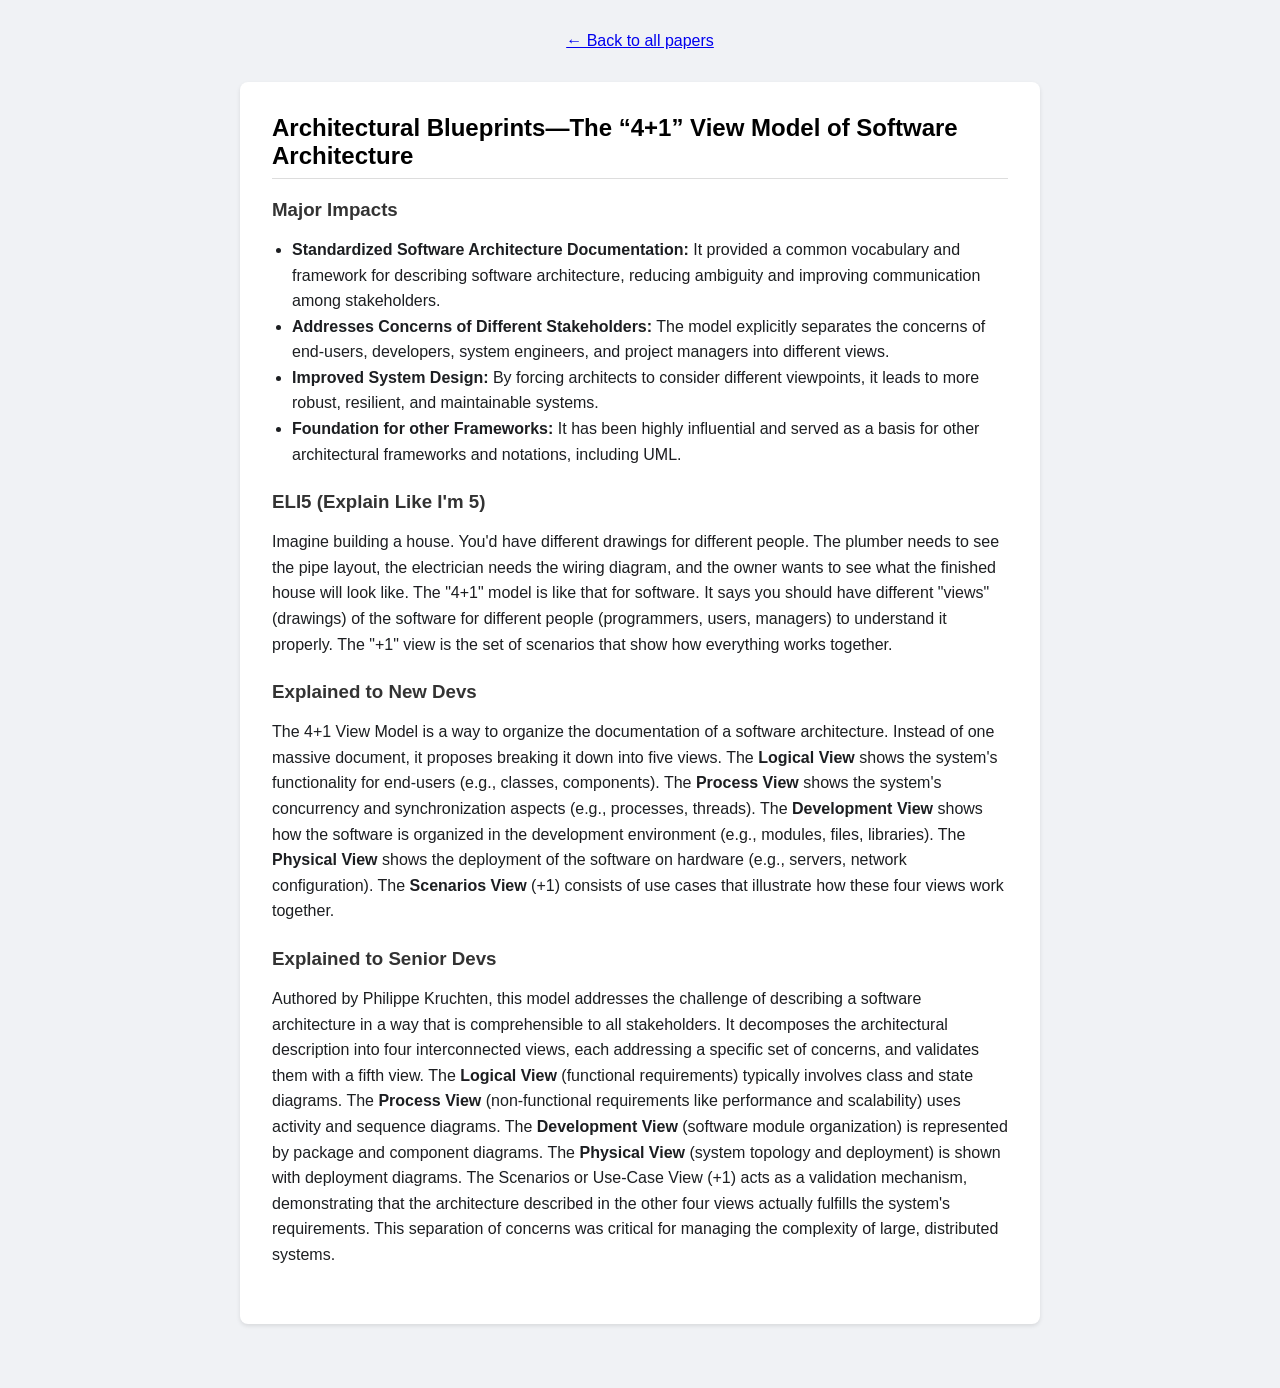
==== 4+1-view-model.html @ 8c814bdb "feat: Create initial version of paper explainer site - Add homepage with filtering tags. - Create ex" ====
<!DOCTYPE html>
<html lang="en">
<head>
    <meta charset="UTF-8">
    <meta name="viewport" content="width=device-width, initial-scale=1.0">
    <title>4+1 View Model - Paper Explained</title>
    <style>
        body {
            font-family: -apple-system, BlinkMacSystemFont, "Segoe UI", Roboto, Helvetica, Arial, sans-serif;
            background-color: #f0f2f5;
            margin: 0;
            padding: 2rem;
            color: #1c1e21;
        }
        .container {
            max-width: 800px;
            margin: 0 auto;
        }
        h1 {
            text-align: center;
            color: #000;
        }
        .paper {
            background-color: #fff;
            border-radius: 8px;
            padding: 2rem;
            margin-bottom: 2rem;
            box-shadow: 0 2px 4px rgba(0,0,0,0.1);
        }
        h2 {
            color: #000;
            border-bottom: 1px solid #ddd;
            padding-bottom: 0.5rem;
            margin-top: 0;
        }
        h3 {
            color: #333;
        }
        p, ul {
            line-height: 1.6;
        }
        ul {
            padding-left: 20px;
        }
        .section {
            margin-bottom: 1.5rem;
        }
        .section-title {
            font-weight: bold;
            margin-bottom: 0.5rem;
        }
        .back-link {
            display: block;
            margin-bottom: 2rem;
            text-align: center;
        }
    </style>
</head>
<body>
    <div class="container">
        <a href="index.html" class="back-link">&larr; Back to all papers</a>
        <div class="paper">
            <h2>Architectural Blueprints—The “4+1” View Model of Software Architecture</h2>
            <div class="section">
                <h3 class="section-title">Major Impacts</h3>
                <ul>
                    <li><b>Standardized Software Architecture Documentation:</b> It provided a common vocabulary and framework for describing software architecture, reducing ambiguity and improving communication among stakeholders.</li>
                    <li><b>Addresses Concerns of Different Stakeholders:</b> The model explicitly separates the concerns of end-users, developers, system engineers, and project managers into different views.</li>
                    <li><b>Improved System Design:</b> By forcing architects to consider different viewpoints, it leads to more robust, resilient, and maintainable systems.</li>
                    <li><b>Foundation for other Frameworks:</b> It has been highly influential and served as a basis for other architectural frameworks and notations, including UML.</li>
                </ul>
            </div>
            <div class="section">
                <h3 class="section-title">ELI5 (Explain Like I'm 5)</h3>
                <p>Imagine building a house. You'd have different drawings for different people. The plumber needs to see the pipe layout, the electrician needs the wiring diagram, and the owner wants to see what the finished house will look like. The "4+1" model is like that for software. It says you should have different "views" (drawings) of the software for different people (programmers, users, managers) to understand it properly. The "+1" view is the set of scenarios that show how everything works together.</p>
            </div>
            <div class="section">
                <h3 class="section-title">Explained to New Devs</h3>
                <p>The 4+1 View Model is a way to organize the documentation of a software architecture. Instead of one massive document, it proposes breaking it down into five views. The <b>Logical View</b> shows the system's functionality for end-users (e.g., classes, components). The <b>Process View</b> shows the system's concurrency and synchronization aspects (e.g., processes, threads). The <b>Development View</b> shows how the software is organized in the development environment (e.g., modules, files, libraries). The <b>Physical View</b> shows the deployment of the software on hardware (e.g., servers, network configuration). The <b>Scenarios View</b> (+1) consists of use cases that illustrate how these four views work together.</p>
            </div>
            <div class="section">
                <h3 class="section-title">Explained to Senior Devs</h3>
                <p>Authored by Philippe Kruchten, this model addresses the challenge of describing a software architecture in a way that is comprehensible to all stakeholders. It decomposes the architectural description into four interconnected views, each addressing a specific set of concerns, and validates them with a fifth view. The <b>Logical View</b> (functional requirements) typically involves class and state diagrams. The <b>Process View</b> (non-functional requirements like performance and scalability) uses activity and sequence diagrams. The <b>Development View</b> (software module organization) is represented by package and component diagrams. The <b>Physical View</b> (system topology and deployment) is shown with deployment diagrams. The Scenarios or Use-Case View (+1) acts as a validation mechanism, demonstrating that the architecture described in the other four views actually fulfills the system's requirements. This separation of concerns was critical for managing the complexity of large, distributed systems.</p>
            </div>
        </div>
    </div>
</body>
</html>
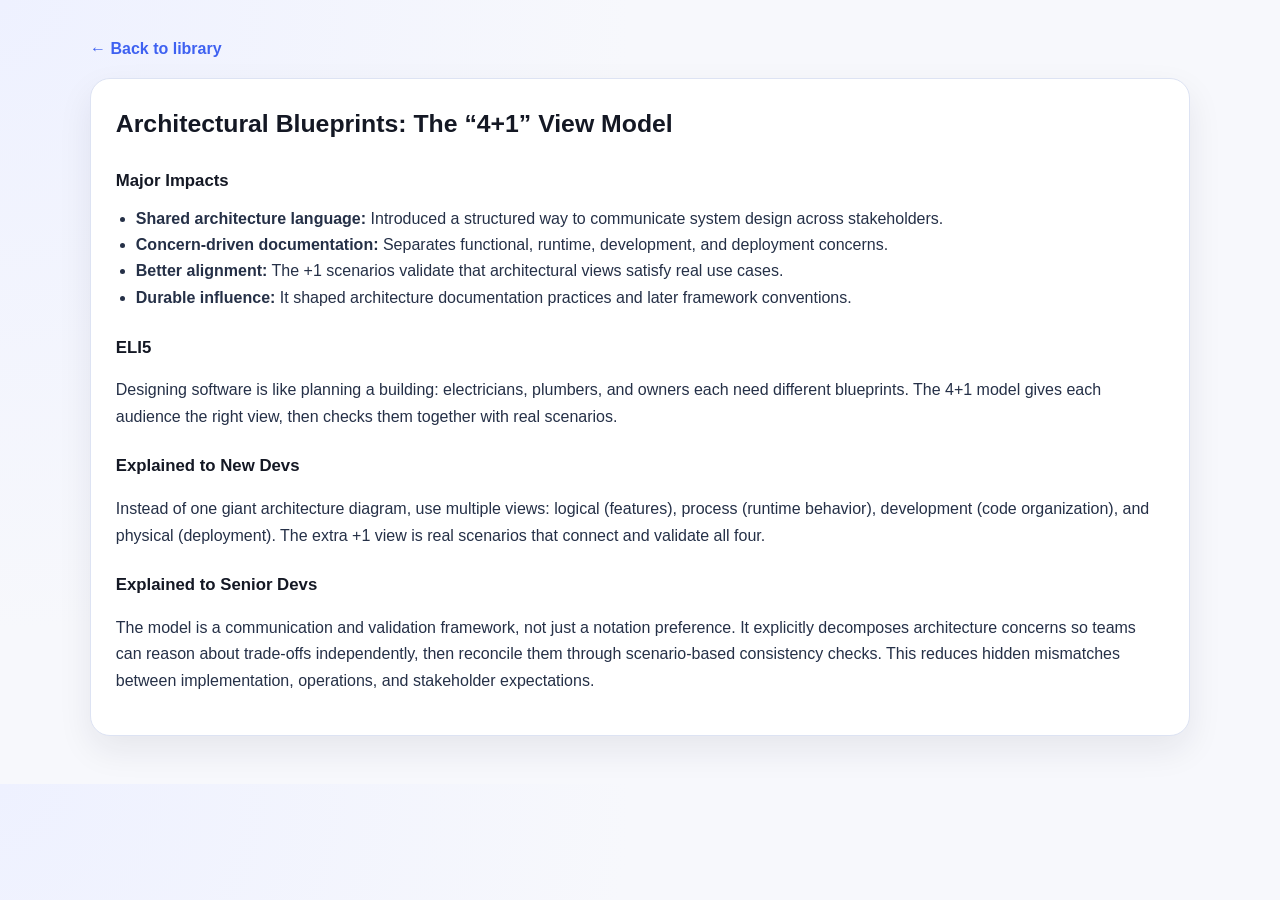
==== commit 33bf4e3b: "feat: add XAI maintenance paper and shared site styling Move page-specific styling into shared asset" ====
--- a/4+1-view-model.html
+++ b/4+1-view-model.html
@@ -1,88 +1,42 @@
 <!DOCTYPE html>
 <html lang="en">
 <head>
-    <meta charset="UTF-8">
-    <meta name="viewport" content="width=device-width, initial-scale=1.0">
-    <title>4+1 View Model - Paper Explained</title>
-    <style>
-        body {
-            font-family: -apple-system, BlinkMacSystemFont, "Segoe UI", Roboto, Helvetica, Arial, sans-serif;
-            background-color: #f0f2f5;
-            margin: 0;
-            padding: 2rem;
-            color: #1c1e21;
-        }
-        .container {
-            max-width: 800px;
-            margin: 0 auto;
-        }
-        h1 {
-            text-align: center;
-            color: #000;
-        }
-        .paper {
-            background-color: #fff;
-            border-radius: 8px;
-            padding: 2rem;
-            margin-bottom: 2rem;
-            box-shadow: 0 2px 4px rgba(0,0,0,0.1);
-        }
-        h2 {
-            color: #000;
-            border-bottom: 1px solid #ddd;
-            padding-bottom: 0.5rem;
-            margin-top: 0;
-        }
-        h3 {
-            color: #333;
-        }
-        p, ul {
-            line-height: 1.6;
-        }
-        ul {
-            padding-left: 20px;
-        }
-        .section {
-            margin-bottom: 1.5rem;
-        }
-        .section-title {
-            font-weight: bold;
-            margin-bottom: 0.5rem;
-        }
-        .back-link {
-            display: block;
-            margin-bottom: 2rem;
-            text-align: center;
-        }
-    </style>
+  <meta charset="UTF-8">
+  <meta name="viewport" content="width=device-width, initial-scale=1.0">
+  <title>4+1 View Model - Paper Explained</title>
+  <link rel="stylesheet" href="styles.css">
 </head>
 <body>
-    <div class="container">
-        <a href="index.html" class="back-link">&larr; Back to all papers</a>
-        <div class="paper">
-            <h2>Architectural Blueprints—The “4+1” View Model of Software Architecture</h2>
-            <div class="section">
-                <h3 class="section-title">Major Impacts</h3>
-                <ul>
-                    <li><b>Standardized Software Architecture Documentation:</b> It provided a common vocabulary and framework for describing software architecture, reducing ambiguity and improving communication among stakeholders.</li>
-                    <li><b>Addresses Concerns of Different Stakeholders:</b> The model explicitly separates the concerns of end-users, developers, system engineers, and project managers into different views.</li>
-                    <li><b>Improved System Design:</b> By forcing architects to consider different viewpoints, it leads to more robust, resilient, and maintainable systems.</li>
-                    <li><b>Foundation for other Frameworks:</b> It has been highly influential and served as a basis for other architectural frameworks and notations, including UML.</li>
-                </ul>
-            </div>
-            <div class="section">
-                <h3 class="section-title">ELI5 (Explain Like I'm 5)</h3>
-                <p>Imagine building a house. You'd have different drawings for different people. The plumber needs to see the pipe layout, the electrician needs the wiring diagram, and the owner wants to see what the finished house will look like. The "4+1" model is like that for software. It says you should have different "views" (drawings) of the software for different people (programmers, users, managers) to understand it properly. The "+1" view is the set of scenarios that show how everything works together.</p>
-            </div>
-            <div class="section">
-                <h3 class="section-title">Explained to New Devs</h3>
-                <p>The 4+1 View Model is a way to organize the documentation of a software architecture. Instead of one massive document, it proposes breaking it down into five views. The <b>Logical View</b> shows the system's functionality for end-users (e.g., classes, components). The <b>Process View</b> shows the system's concurrency and synchronization aspects (e.g., processes, threads). The <b>Development View</b> shows how the software is organized in the development environment (e.g., modules, files, libraries). The <b>Physical View</b> shows the deployment of the software on hardware (e.g., servers, network configuration). The <b>Scenarios View</b> (+1) consists of use cases that illustrate how these four views work together.</p>
-            </div>
-            <div class="section">
-                <h3 class="section-title">Explained to Senior Devs</h3>
-                <p>Authored by Philippe Kruchten, this model addresses the challenge of describing a software architecture in a way that is comprehensible to all stakeholders. It decomposes the architectural description into four interconnected views, each addressing a specific set of concerns, and validates them with a fifth view. The <b>Logical View</b> (functional requirements) typically involves class and state diagrams. The <b>Process View</b> (non-functional requirements like performance and scalability) uses activity and sequence diagrams. The <b>Development View</b> (software module organization) is represented by package and component diagrams. The <b>Physical View</b> (system topology and deployment) is shown with deployment diagrams. The Scenarios or Use-Case View (+1) acts as a validation mechanism, demonstrating that the architecture described in the other four views actually fulfills the system's requirements. This separation of concerns was critical for managing the complexity of large, distributed systems.</p>
-            </div>
-        </div>
-    </div>
+  <main class="page">
+    <nav class="paper-nav"><a href="index.html">&larr; Back to library</a></nav>
+    <article class="paper">
+      <h2>Architectural Blueprints: The “4+1” View Model</h2>
+
+      <section class="paper-section">
+        <h3>Major Impacts</h3>
+        <ul>
+          <li><b>Shared architecture language:</b> Introduced a structured way to communicate system design across stakeholders.</li>
+          <li><b>Concern-driven documentation:</b> Separates functional, runtime, development, and deployment concerns.</li>
+          <li><b>Better alignment:</b> The +1 scenarios validate that architectural views satisfy real use cases.</li>
+          <li><b>Durable influence:</b> It shaped architecture documentation practices and later framework conventions.</li>
+        </ul>
+      </section>
+
+      <section class="paper-section">
+        <h3>ELI5</h3>
+        <p>Designing software is like planning a building: electricians, plumbers, and owners each need different blueprints. The 4+1 model gives each audience the right view, then checks them together with real scenarios.</p>
+      </section>
+
+      <section class="paper-section">
+        <h3>Explained to New Devs</h3>
+        <p>Instead of one giant architecture diagram, use multiple views: logical (features), process (runtime behavior), development (code organization), and physical (deployment). The extra +1 view is real scenarios that connect and validate all four.</p>
+      </section>
+
+      <section class="paper-section">
+        <h3>Explained to Senior Devs</h3>
+        <p>The model is a communication and validation framework, not just a notation preference. It explicitly decomposes architecture concerns so teams can reason about trade-offs independently, then reconcile them through scenario-based consistency checks. This reduces hidden mismatches between implementation, operations, and stakeholder expectations.</p>
+      </section>
+    </article>
+  </main>
 </body>
-</html>+</html>
--- a/styles.css
+++ b/styles.css
@@ -0,0 +1,181 @@
+:root {
+  --bg: #f7f8fc;
+  --surface: #ffffff;
+  --surface-muted: #f3f5ff;
+  --text: #141824;
+  --text-muted: #5b6478;
+  --primary: #5b7cfa;
+  --primary-strong: #3e61f1;
+  --border: #dde3f3;
+  --shadow: 0 14px 34px rgba(23, 31, 56, 0.08);
+  --radius-lg: 16px;
+  --radius-md: 12px;
+}
+
+* {
+  box-sizing: border-box;
+}
+
+body {
+  margin: 0;
+  font-family: Inter, -apple-system, BlinkMacSystemFont, "Segoe UI", Roboto, Helvetica, Arial, sans-serif;
+  background: radial-gradient(circle at top left, #eef1ff 0%, var(--bg) 42%);
+  color: var(--text);
+  line-height: 1.65;
+}
+
+.page {
+  width: min(1100px, calc(100% - 2.5rem));
+  margin: 2.25rem auto 3rem;
+}
+
+.hero {
+  background: linear-gradient(135deg, #191f3e, #2f3f74 50%, #4560b8);
+  color: #f6f8ff;
+  border-radius: 22px;
+  padding: 2.25rem 2rem;
+  box-shadow: var(--shadow);
+}
+
+.hero h1 {
+  margin: 0;
+  font-size: clamp(1.9rem, 3vw, 2.6rem);
+}
+
+.hero p {
+  margin: 0.9rem 0 0;
+  max-width: 780px;
+  color: rgba(246, 248, 255, 0.9);
+}
+
+.section-title {
+  font-size: 1.35rem;
+  margin: 1.75rem 0 0.85rem;
+}
+
+.tag-row {
+  margin-top: 1.3rem;
+  display: flex;
+  flex-wrap: wrap;
+  gap: 0.5rem;
+}
+
+.tag {
+  border: 1px solid rgba(255, 255, 255, 0.25);
+  color: #e8eeff;
+  background: rgba(255, 255, 255, 0.09);
+  border-radius: 999px;
+  padding: 0.45rem 0.8rem;
+  font-size: 0.9rem;
+  cursor: pointer;
+  transition: 0.2s ease;
+}
+
+.tag:hover,
+.tag.active {
+  background: #fff;
+  color: #24335f;
+}
+
+.grid {
+  margin-top: 1.2rem;
+  display: grid;
+  grid-template-columns: repeat(auto-fill, minmax(280px, 1fr));
+  gap: 1rem;
+}
+
+.card {
+  display: block;
+  text-decoration: none;
+  background: var(--surface);
+  border: 1px solid var(--border);
+  border-radius: var(--radius-lg);
+  padding: 1.1rem 1.05rem;
+  color: var(--text);
+  box-shadow: 0 8px 20px rgba(22, 28, 47, 0.05);
+  transition: transform 0.2s ease, box-shadow 0.2s ease, border-color 0.2s ease;
+}
+
+.card:hover {
+  transform: translateY(-4px);
+  border-color: #b8c6ef;
+  box-shadow: 0 16px 28px rgba(27, 38, 69, 0.12);
+}
+
+.card h3 {
+  margin: 0 0 0.55rem;
+  font-size: 1.05rem;
+}
+
+.card p {
+  margin: 0;
+  color: var(--text-muted);
+  font-size: 0.95rem;
+}
+
+.meta {
+  margin-top: 0.75rem;
+  display: flex;
+  flex-wrap: wrap;
+  gap: 0.4rem;
+}
+
+.meta span {
+  background: var(--surface-muted);
+  border: 1px solid var(--border);
+  color: #3e4b6b;
+  border-radius: 999px;
+  padding: 0.2rem 0.5rem;
+  font-size: 0.75rem;
+}
+
+.paper-nav {
+  margin-bottom: 1rem;
+}
+
+.paper-nav a {
+  color: var(--primary-strong);
+  text-decoration: none;
+  font-weight: 600;
+}
+
+.paper {
+  background: var(--surface);
+  border: 1px solid var(--border);
+  border-radius: 20px;
+  padding: 1.55rem;
+  box-shadow: var(--shadow);
+}
+
+.paper h2 {
+  margin-top: 0;
+  font-size: 1.55rem;
+}
+
+.paper-section {
+  margin-top: 1.4rem;
+}
+
+.paper-section h3 {
+  margin: 0 0 0.65rem;
+  font-size: 1.05rem;
+}
+
+.paper-section ul {
+  margin: 0;
+  padding-left: 1.25rem;
+}
+
+.paper-section p,
+.paper-section li {
+  color: #253047;
+}
+
+.citation {
+  background: #f8faff;
+  border: 1px solid var(--border);
+  border-radius: var(--radius-md);
+  padding: 0.85rem;
+  color: #42506f;
+  font-size: 0.9rem;
+}
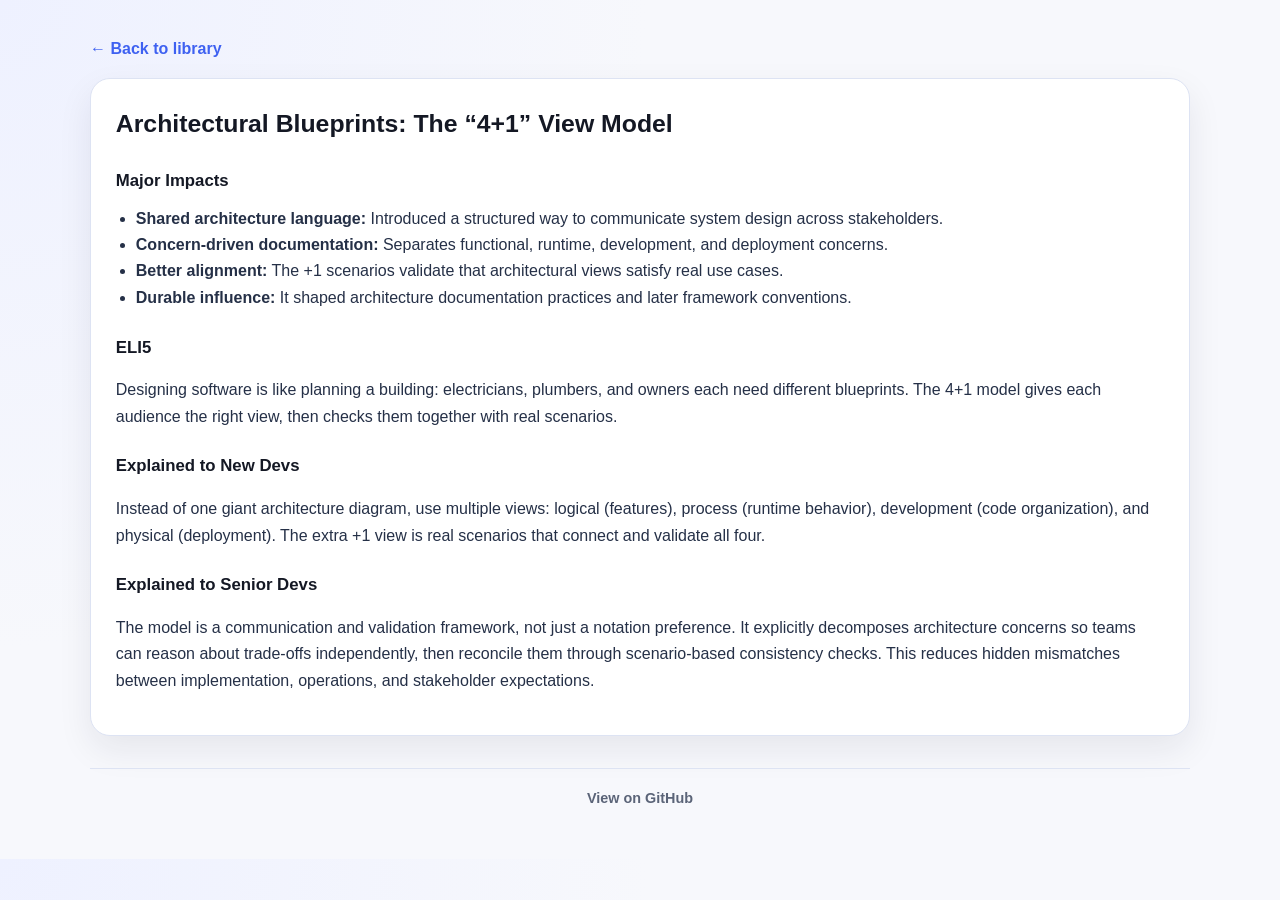
==== commit e3b6f670: "feat: add license, GitHub link, and README Add CC-BY-4.0 LICENSE since the repo is educational/writt" ====
--- a/4+1-view-model.html
+++ b/4+1-view-model.html
@@ -37,6 +37,10 @@
         <p>The model is a communication and validation framework, not just a notation preference. It explicitly decomposes architecture concerns so teams can reason about trade-offs independently, then reconcile them through scenario-based consistency checks. This reduces hidden mismatches between implementation, operations, and stakeholder expectations.</p>
       </section>
     </article>
+
+    <footer class="site-footer">
+      <a href="https://github.com/clarkngo/paper-explained" target="_blank" rel="noopener">View on GitHub</a>
+    </footer>
   </main>
 </body>
 </html>
--- a/styles.css
+++ b/styles.css
@@ -179,3 +179,21 @@
   color: #42506f;
   font-size: 0.9rem;
 }
+
+.site-footer {
+  margin-top: 2rem;
+  padding-top: 1rem;
+  border-top: 1px solid var(--border);
+  text-align: center;
+}
+
+.site-footer a {
+  color: var(--text-muted);
+  text-decoration: none;
+  font-size: 0.9rem;
+  font-weight: 600;
+}
+
+.site-footer a:hover {
+  color: var(--primary-strong);
+}
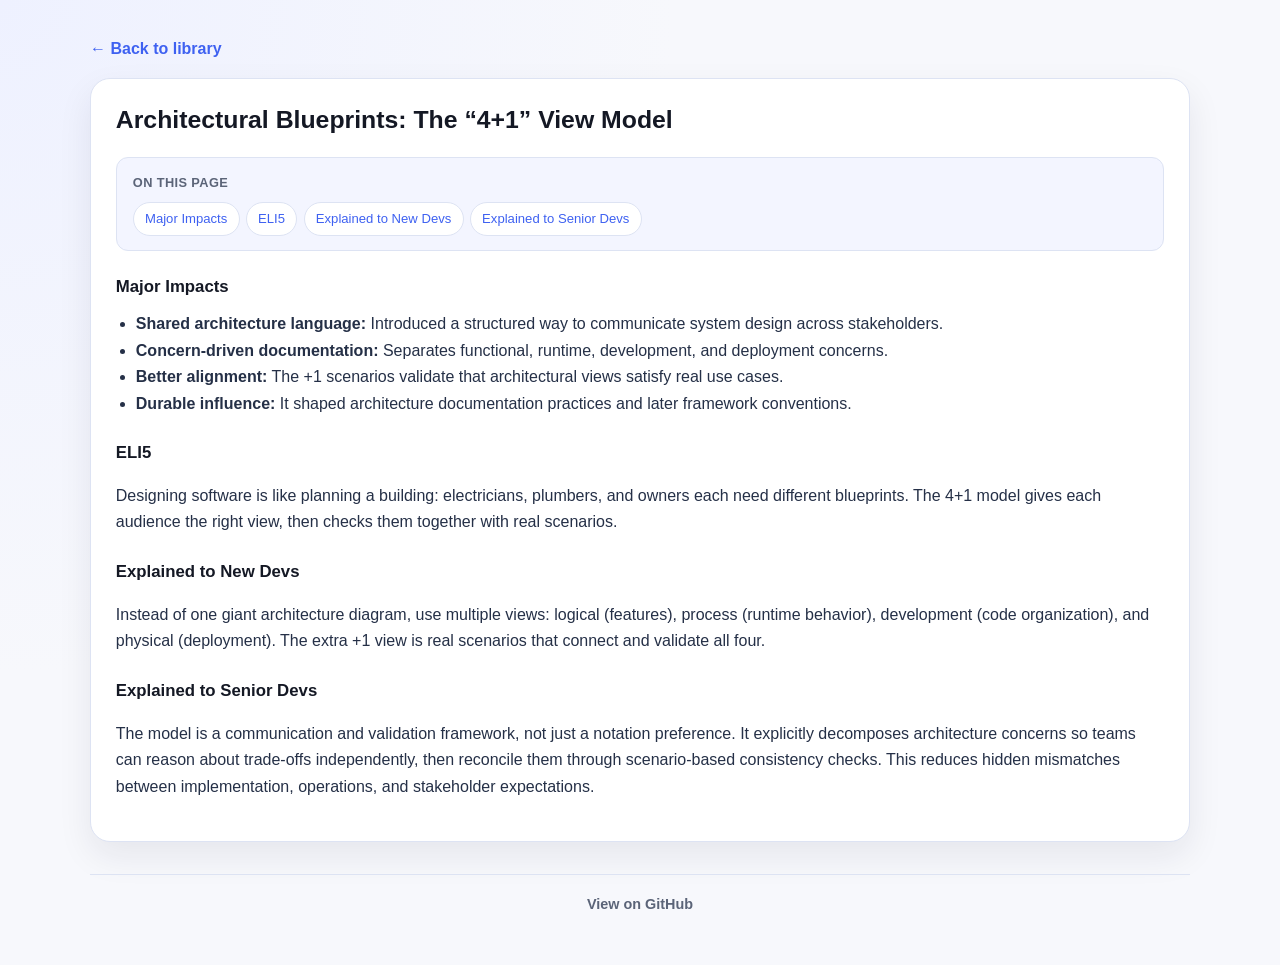
==== commit e7966952: "feat: add generative AI education papers, improve usability and mobile support - Add four new paper " ====
--- a/4+1-view-model.html
+++ b/4+1-view-model.html
@@ -3,17 +3,19 @@
 <head>
   <meta charset="UTF-8">
   <meta name="viewport" content="width=device-width, initial-scale=1.0">
+  <meta name="description" content="A practical architecture communication model that maps views to stakeholder concerns, explained from ELI5 through senior-dev depth.">
   <title>4+1 View Model - Paper Explained</title>
   <link rel="stylesheet" href="styles.css">
 </head>
 <body>
-  <main class="page">
+  <a class="skip-link" href="#main-content">Skip to content</a>
+  <main class="page" id="main-content">
     <nav class="paper-nav"><a href="index.html">&larr; Back to library</a></nav>
     <article class="paper">
-      <h2>Architectural Blueprints: The “4+1” View Model</h2>
+      <h1>Architectural Blueprints: The “4+1” View Model</h1>
 
       <section class="paper-section">
-        <h3>Major Impacts</h3>
+        <h2>Major Impacts</h2>
         <ul>
           <li><b>Shared architecture language:</b> Introduced a structured way to communicate system design across stakeholders.</li>
           <li><b>Concern-driven documentation:</b> Separates functional, runtime, development, and deployment concerns.</li>
@@ -23,17 +25,17 @@
       </section>
 
       <section class="paper-section">
-        <h3>ELI5</h3>
+        <h2>ELI5</h2>
         <p>Designing software is like planning a building: electricians, plumbers, and owners each need different blueprints. The 4+1 model gives each audience the right view, then checks them together with real scenarios.</p>
       </section>
 
       <section class="paper-section">
-        <h3>Explained to New Devs</h3>
+        <h2>Explained to New Devs</h2>
         <p>Instead of one giant architecture diagram, use multiple views: logical (features), process (runtime behavior), development (code organization), and physical (deployment). The extra +1 view is real scenarios that connect and validate all four.</p>
       </section>
 
       <section class="paper-section">
-        <h3>Explained to Senior Devs</h3>
+        <h2>Explained to Senior Devs</h2>
         <p>The model is a communication and validation framework, not just a notation preference. It explicitly decomposes architecture concerns so teams can reason about trade-offs independently, then reconcile them through scenario-based consistency checks. This reduces hidden mismatches between implementation, operations, and stakeholder expectations.</p>
       </section>
     </article>
@@ -42,5 +44,6 @@
       <a href="https://github.com/clarkngo/paper-explained" target="_blank" rel="noopener">View on GitHub</a>
     </footer>
   </main>
+  <script src="scripts.js"></script>
 </body>
 </html>
--- a/styles.css
+++ b/styles.css
@@ -16,6 +16,10 @@
   box-sizing: border-box;
 }
 
+html {
+  scroll-behavior: smooth;
+}
+
 body {
   margin: 0;
   font-family: Inter, -apple-system, BlinkMacSystemFont, "Segoe UI", Roboto, Helvetica, Arial, sans-serif;
@@ -24,9 +28,55 @@
   line-height: 1.65;
 }
 
+.visually-hidden {
+  position: absolute;
+  width: 1px;
+  height: 1px;
+  overflow: hidden;
+  clip: rect(0 0 0 0);
+  white-space: nowrap;
+}
+
+.skip-link {
+  position: absolute;
+  top: -3rem;
+  left: 1rem;
+  z-index: 10;
+  background: var(--primary-strong);
+  color: #fff;
+  padding: 0.6rem 1rem;
+  border-radius: var(--radius-md);
+  text-decoration: none;
+  font-weight: 600;
+  transition: top 0.15s ease;
+}
+
+.skip-link:focus {
+  top: 1rem;
+}
+
+a:focus-visible,
+button:focus-visible,
+input:focus-visible {
+  outline: 3px solid var(--primary-strong);
+  outline-offset: 2px;
+  border-radius: 6px;
+}
+
 .page {
-  width: min(1100px, calc(100% - 2.5rem));
+  width: min(1100px, calc(100% - 2rem));
   margin: 2.25rem auto 3rem;
+}
+
+@media (max-width: 480px) {
+  .page {
+    margin-top: 1.25rem;
+    margin-bottom: 2rem;
+  }
+
+  .hero {
+    padding: 1.5rem 1.25rem;
+  }
 }
 
 .hero {
@@ -53,8 +103,38 @@
   margin: 1.75rem 0 0.85rem;
 }
 
+.search-row {
+  margin-top: 1.1rem;
+}
+
+.search-input {
+  width: 100%;
+  max-width: 360px;
+  border: 1px solid rgba(255, 255, 255, 0.3);
+  background: rgba(255, 255, 255, 0.12);
+  color: #f6f8ff;
+  border-radius: 999px;
+  padding: 0.6rem 1rem;
+  font-size: 0.95rem;
+}
+
+.search-input::placeholder {
+  color: rgba(246, 248, 255, 0.7);
+}
+
+.search-input:focus-visible {
+  outline: 2px solid #fff;
+  outline-offset: 1px;
+}
+
+@media (max-width: 480px) {
+  .search-input {
+    max-width: 100%;
+  }
+}
+
 .tag-row {
-  margin-top: 1.3rem;
+  margin-top: 1rem;
   display: flex;
   flex-wrap: wrap;
   gap: 0.5rem;
@@ -77,11 +157,23 @@
   color: #24335f;
 }
 
+.result-count {
+  margin: 1rem 0 0;
+  color: var(--text-muted);
+  font-size: 0.9rem;
+}
+
 .grid {
   margin-top: 1.2rem;
   display: grid;
-  grid-template-columns: repeat(auto-fill, minmax(280px, 1fr));
+  grid-template-columns: repeat(auto-fill, minmax(250px, 1fr));
   gap: 1rem;
+}
+
+@media (max-width: 420px) {
+  .grid {
+    grid-template-columns: 1fr;
+  }
 }
 
 .card {
@@ -96,7 +188,8 @@
   transition: transform 0.2s ease, box-shadow 0.2s ease, border-color 0.2s ease;
 }
 
-.card:hover {
+.card:hover,
+.card:focus-visible {
   transform: translateY(-4px);
   border-color: #b8c6ef;
   box-shadow: 0 16px 28px rgba(27, 38, 69, 0.12);
@@ -147,16 +240,62 @@
   box-shadow: var(--shadow);
 }
 
-.paper h2 {
+.paper h1 {
   margin-top: 0;
-  font-size: 1.55rem;
+  font-size: clamp(1.35rem, 2.6vw, 1.55rem);
+  line-height: 1.3;
+}
+
+.paper-toc {
+  margin: 1.1rem 0 1.4rem;
+  padding: 0.9rem 1rem;
+  background: var(--surface-muted);
+  border: 1px solid var(--border);
+  border-radius: var(--radius-md);
+}
+
+.paper-toc-title {
+  margin: 0 0 0.55rem;
+  font-size: 0.8rem;
+  font-weight: 700;
+  letter-spacing: 0.03em;
+  text-transform: uppercase;
+  color: var(--text-muted);
+}
+
+.paper-toc ul {
+  margin: 0;
+  padding: 0;
+  list-style: none;
+  display: flex;
+  flex-wrap: wrap;
+  gap: 0.4rem;
+}
+
+.paper-toc a {
+  display: inline-block;
+  background: var(--surface);
+  border: 1px solid var(--border);
+  border-radius: 999px;
+  padding: 0.3rem 0.7rem;
+  font-size: 0.82rem;
+  color: var(--primary-strong);
+  text-decoration: none;
+}
+
+.paper-toc a:hover,
+.paper-toc a:focus-visible {
+  background: var(--primary);
+  color: #fff;
+  border-color: var(--primary);
 }
 
 .paper-section {
   margin-top: 1.4rem;
-}
-
-.paper-section h3 {
+  scroll-margin-top: 1rem;
+}
+
+.paper-section h2 {
   margin: 0 0 0.65rem;
   font-size: 1.05rem;
 }
